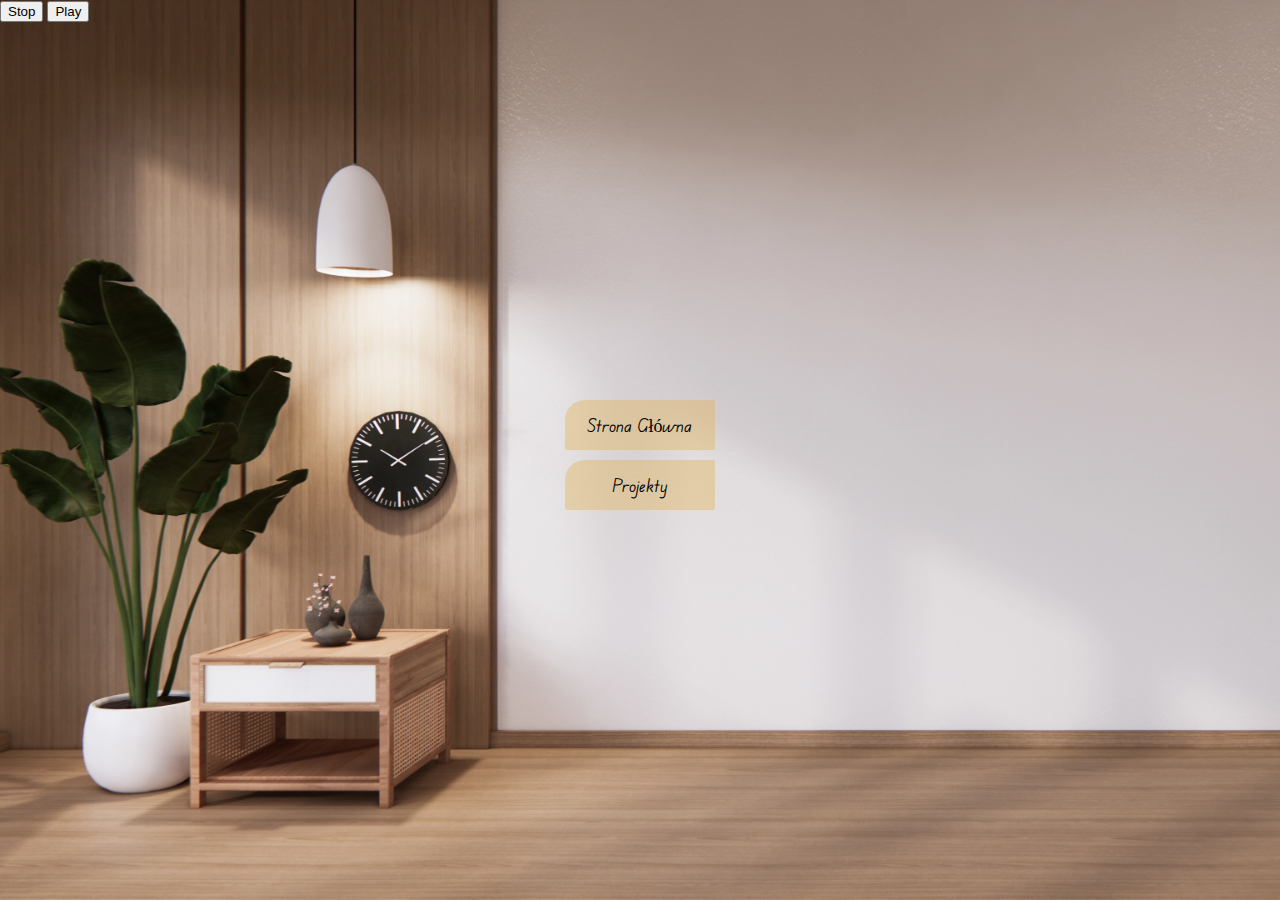
==== homepage.html @ d606bb08 "first commit" ====
<!DOCTYPE html>
<html lang="en">
  <head>
    <meta charset="UTF-8" />
    <meta http-equiv="X-UA-Compatible" content="IE=edge" />
    <meta name="viewport" content="width=device-width, initial-scale=1.0" />
    <link rel="stylesheet" href="./assets/style.css" />
    <title>Document</title>
  </head>
  <body>
    <div id="container">
      <div class="ElementsContainer">
        <div class="bar"><a href="./mainpage.html">Strona Główna</a></div>
        <div class="bar"><a href="">Projekty</a></div>
      </div>
      <button id="bstop">Stop</button>
    <button id="bplay">Play</button>
    </div>
  </body>
  <script src="./scripts/script.js"></script>
</html>
---- assets/style.css ----
@import url("https://fonts.googleapis.com/css2?family=Edu+VIC+WA+NT+Beginner:wght@500&display=swap");
body {
  margin: 0;
  padding: 0;
  font-family: "Edu VIC WA NT Beginner", cursive;
}

#container {
  width: 100vw;
  height: 100vh;
  background-image: url("../src/background.jpg");
  background-repeat: no-repeat;
  background-size: cover;
}

.ElementsContainer {
  font-size: 18px;
  position: absolute;
  top: 50%;
  left: 50%;
  transform: translate(-50%, -50%);
}

.ElementsContainer .bar {
  display: flex;
  justify-content: center;
  align-items: center;
  width: 150px;
  height: 50px;
  background-color: rgba(227, 178, 81, 0.389);
  border-radius: 20px 2px 2px 2px;
  margin-top: 10px;
  transition: 1s;
}

.ElementsContainer .bar:hover {
  border-radius: 20px 20px 5px 5px;
  transform: scale(1.3);
}

.ElementsContainer .bar a {
  text-decoration: none;
  color: black;
}
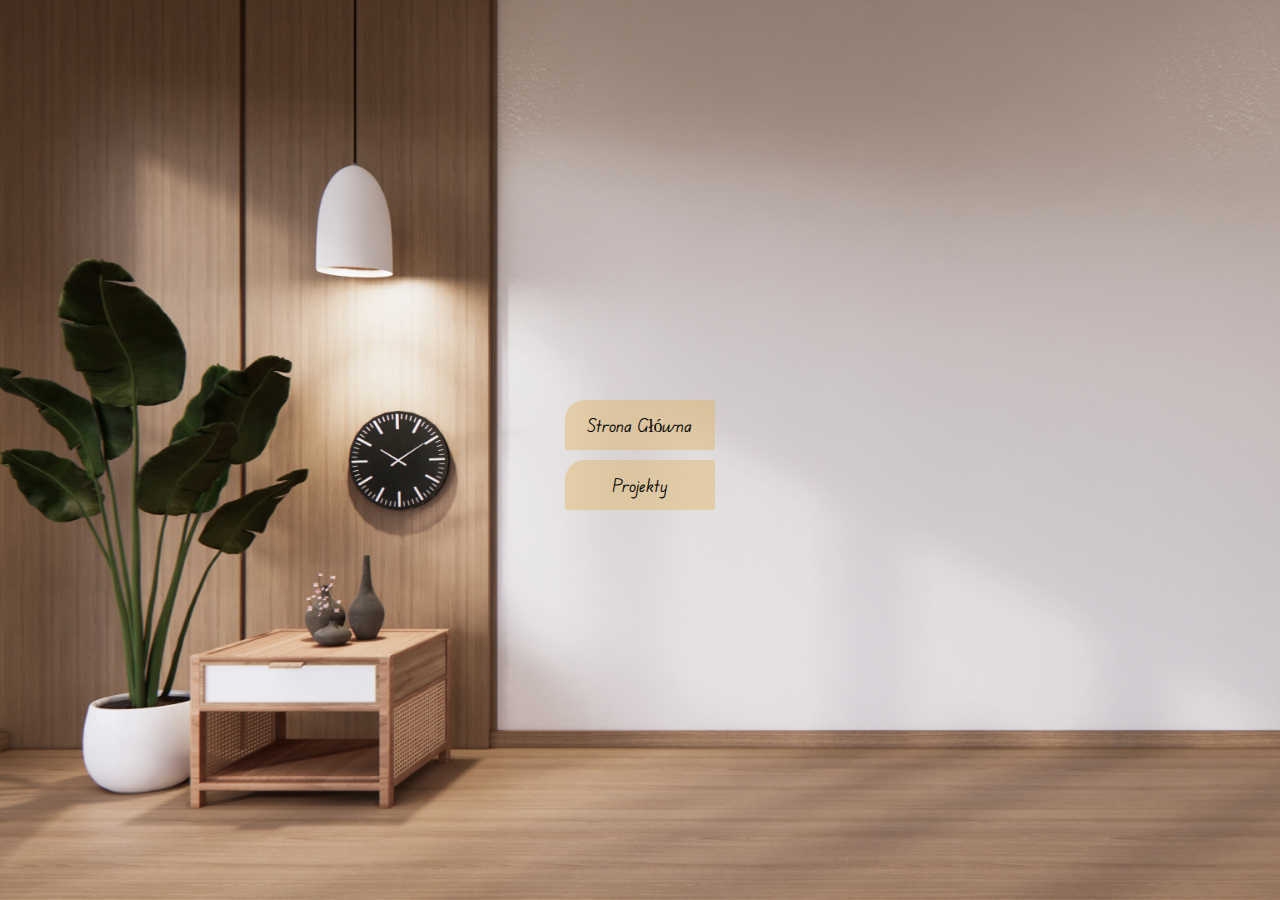
==== commit 52e140a4: "Added article in html and new container" ====
--- a/homepage.html
+++ b/homepage.html
@@ -5,7 +5,7 @@
     <meta http-equiv="X-UA-Compatible" content="IE=edge" />
     <meta name="viewport" content="width=device-width, initial-scale=1.0" />
     <link rel="stylesheet" href="./assets/style.css" />
-    <title>Document</title>
+    <title>Homepage</title>
   </head>
   <body>
     <div id="container">
@@ -13,8 +13,6 @@
         <div class="bar"><a href="./mainpage.html">Strona Główna</a></div>
         <div class="bar"><a href="">Projekty</a></div>
       </div>
-      <button id="bstop">Stop</button>
-    <button id="bplay">Play</button>
     </div>
   </body>
   <script src="./scripts/script.js"></script>
